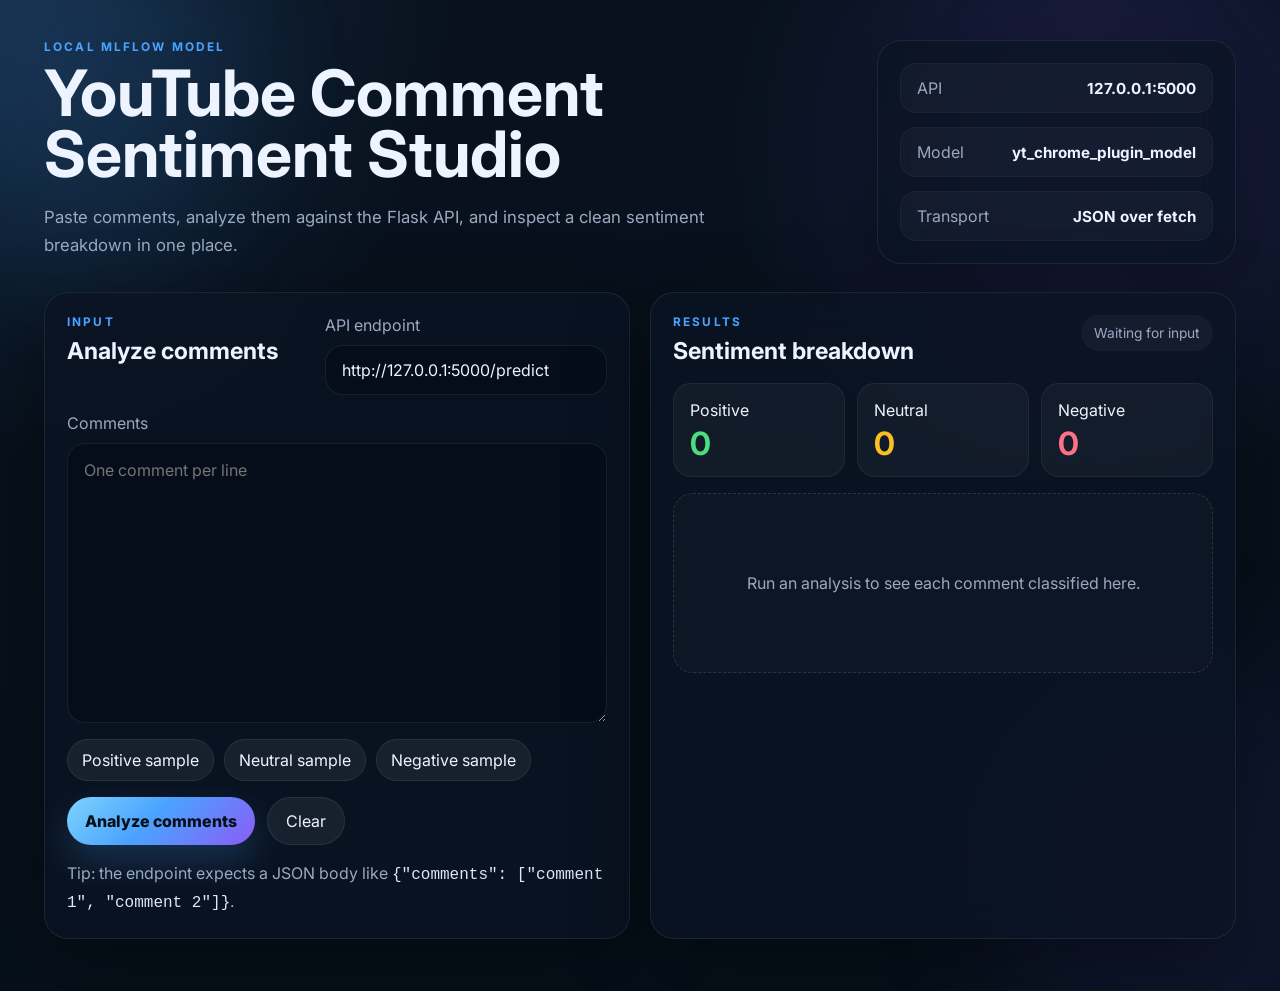
==== frontend/index.html @ 6492262b "Add frontend and chrome extension UI" ====
<!DOCTYPE html>
<html lang="en">
<head>
  <meta charset="UTF-8" />
  <meta name="viewport" content="width=device-width, initial-scale=1.0" />
  <title>YouTube Comment Sentiment Studio</title>
  <link rel="preconnect" href="https://fonts.googleapis.com">
  <link rel="preconnect" href="https://fonts.gstatic.com" crossorigin>
  <link href="https://fonts.googleapis.com/css2?family=Inter:wght@400;500;600;700;800&display=swap" rel="stylesheet">
  <link rel="stylesheet" href="styles.css" />
</head>
<body>
  <div class="ambient ambient-one"></div>
  <div class="ambient ambient-two"></div>

  <main class="shell">
    <section class="hero">
      <div>
        <p class="eyebrow">Local MLflow model</p>
        <h1>YouTube Comment Sentiment Studio</h1>
        <p class="lede">
          Paste comments, analyze them against the Flask API, and inspect a clean sentiment breakdown in one place.
        </p>
      </div>
      <div class="hero-card">
        <div class="stat">
          <span>API</span>
          <strong>127.0.0.1:5000</strong>
        </div>
        <div class="stat">
          <span>Model</span>
          <strong>yt_chrome_plugin_model</strong>
        </div>
        <div class="stat">
          <span>Transport</span>
          <strong>JSON over fetch</strong>
        </div>
      </div>
    </section>

    <section class="grid">
      <article class="panel input-panel">
        <div class="panel-head">
          <div>
            <p class="panel-kicker">Input</p>
            <h2>Analyze comments</h2>
          </div>
          <label class="field compact">
            <span>API endpoint</span>
            <input id="endpoint" type="text" value="http://127.0.0.1:5000/predict" />
          </label>
        </div>

        <label class="field textarea-field">
          <span>Comments</span>
          <textarea id="comments" placeholder="One comment per line"></textarea>
        </label>

        <div class="chips">
          <button class="chip" data-sample="This video is great!\nI loved the edit and pacing.">Positive sample</button>
          <button class="chip" data-sample="This video is okay.\nNothing special, but not bad either.">Neutral sample</button>
          <button class="chip" data-sample="I absolutely hate this video.\nIt wasted my time.">Negative sample</button>
        </div>

        <div class="actions">
          <button id="analyze" class="primary">Analyze comments</button>
          <button id="clear" class="secondary">Clear</button>
        </div>

        <p class="hint">
          Tip: the endpoint expects a JSON body like <code>{"comments": ["comment 1", "comment 2"]}</code>.
        </p>
      </article>

      <article class="panel results-panel">
        <div class="panel-head">
          <div>
            <p class="panel-kicker">Results</p>
            <h2>Sentiment breakdown</h2>
          </div>
          <div id="status" class="status idle">Waiting for input</div>
        </div>

        <div class="summary-grid">
          <div class="summary-card positive">
            <span>Positive</span>
            <strong id="positive-count">0</strong>
          </div>
          <div class="summary-card neutral">
            <span>Neutral</span>
            <strong id="neutral-count">0</strong>
          </div>
          <div class="summary-card negative">
            <span>Negative</span>
            <strong id="negative-count">0</strong>
          </div>
        </div>

        <div id="results" class="results empty">
          <p>Run an analysis to see each comment classified here.</p>
        </div>
      </article>
    </section>
  </main>

  <script src="app.js"></script>
</body>
</html>
---- frontend/styles.css ----
:root {
  color-scheme: dark;
  --bg: #07111f;
  --bg-alt: #0d1728;
  --panel: rgba(11, 20, 35, 0.78);
  --panel-border: rgba(255, 255, 255, 0.08);
  --text: #eef4ff;
  --muted: #9aa9c2;
  --accent: #4aa3ff;
  --accent-2: #7c5cff;
  --positive: #4ade80;
  --neutral: #fbbf24;
  --negative: #fb7185;
  --shadow: 0 24px 80px rgba(0, 0, 0, 0.4);
}

* {
  box-sizing: border-box;
}

html, body {
  margin: 0;
  min-height: 100%;
  background:
    radial-gradient(circle at top left, rgba(74, 163, 255, 0.18), transparent 28%),
    radial-gradient(circle at 85% 15%, rgba(124, 92, 255, 0.2), transparent 26%),
    linear-gradient(180deg, #08111d 0%, #06101a 100%);
  color: var(--text);
  font-family: "Inter", system-ui, sans-serif;
}

body {
  position: relative;
  overflow-x: hidden;
}

.ambient {
  position: fixed;
  inset: auto;
  border-radius: 999px;
  filter: blur(70px);
  opacity: 0.55;
  pointer-events: none;
}

.ambient-one {
  width: 340px;
  height: 340px;
  background: rgba(74, 163, 255, 0.18);
  top: -80px;
  left: -100px;
}

.ambient-two {
  width: 420px;
  height: 420px;
  background: rgba(124, 92, 255, 0.16);
  bottom: -180px;
  right: -120px;
}

.shell {
  position: relative;
  max-width: 1240px;
  margin: 0 auto;
  padding: 40px 24px 56px;
}

.hero {
  display: grid;
  grid-template-columns: minmax(0, 1.8fr) minmax(280px, 0.8fr);
  gap: 24px;
  align-items: stretch;
  margin-bottom: 28px;
}

.eyebrow, .panel-kicker {
  margin: 0 0 8px;
  text-transform: uppercase;
  letter-spacing: 0.18em;
  color: var(--accent);
  font-size: 0.74rem;
  font-weight: 700;
}

h1 {
  margin: 0;
  font-size: clamp(2.6rem, 5vw, 5rem);
  line-height: 0.96;
}

.lede {
  max-width: 62ch;
  margin: 18px 0 0;
  color: var(--muted);
  font-size: 1.05rem;
  line-height: 1.7;
}

.hero-card, .panel {
  background: var(--panel);
  border: 1px solid var(--panel-border);
  border-radius: 24px;
  box-shadow: var(--shadow);
  backdrop-filter: blur(18px);
}

.hero-card {
  padding: 22px;
  display: grid;
  gap: 14px;
  align-content: center;
}

.stat {
  display: flex;
  justify-content: space-between;
  align-items: center;
  gap: 16px;
  padding: 14px 16px;
  border-radius: 16px;
  background: rgba(255, 255, 255, 0.03);
  border: 1px solid rgba(255, 255, 255, 0.04);
}

.stat span, .field span, .hint, .status {
  color: var(--muted);
}

.stat strong {
  font-size: 0.95rem;
}

.grid {
  display: grid;
  grid-template-columns: minmax(0, 1fr) minmax(0, 1fr);
  gap: 20px;
}

.panel {
  padding: 22px;
}

.panel-head {
  display: flex;
  justify-content: space-between;
  gap: 16px;
  align-items: flex-start;
  margin-bottom: 18px;
}

.panel h2 {
  margin: 0;
  font-size: 1.45rem;
}

.field {
  display: grid;
  gap: 10px;
}

.field input, .field textarea {
  width: 100%;
  border: 1px solid rgba(255, 255, 255, 0.08);
  background: rgba(4, 12, 24, 0.72);
  color: var(--text);
  border-radius: 18px;
  padding: 14px 16px;
  font: inherit;
  outline: none;
  transition: border-color 160ms ease, transform 160ms ease, box-shadow 160ms ease;
}

.field input:focus, .field textarea:focus {
  border-color: rgba(74, 163, 255, 0.55);
  box-shadow: 0 0 0 4px rgba(74, 163, 255, 0.14);
}

.compact {
  min-width: 280px;
}

.textarea-field textarea {
  min-height: 280px;
  resize: vertical;
  line-height: 1.6;
}

.chips {
  display: flex;
  flex-wrap: wrap;
  gap: 10px;
  margin: 16px 0;
}

.chip, .primary, .secondary {
  border: 0;
  border-radius: 999px;
  cursor: pointer;
  font: inherit;
  transition: transform 160ms ease, box-shadow 160ms ease, opacity 160ms ease;
}

.chip:hover, .primary:hover, .secondary:hover {
  transform: translateY(-1px);
}

.chip {
  padding: 10px 14px;
  color: var(--text);
  background: rgba(255, 255, 255, 0.06);
  border: 1px solid rgba(255, 255, 255, 0.08);
}

.actions {
  display: flex;
  gap: 12px;
  flex-wrap: wrap;
}

.primary {
  padding: 13px 18px;
  color: #06101a;
  font-weight: 800;
  background: linear-gradient(135deg, #7dd3fc 0%, #4aa3ff 45%, #8b5cf6 100%);
  box-shadow: 0 16px 36px rgba(74, 163, 255, 0.22);
}

.secondary {
  padding: 13px 18px;
  color: var(--text);
  background: rgba(255, 255, 255, 0.06);
  border: 1px solid rgba(255, 255, 255, 0.08);
}

.hint {
  margin: 16px 0 0;
  line-height: 1.6;
}

code {
  font-family: "SFMono-Regular", Consolas, monospace;
  color: #d7e8ff;
}

.status {
  padding: 9px 12px;
  border-radius: 999px;
  font-size: 0.86rem;
  border: 1px solid transparent;
}

.status.idle {
  background: rgba(255, 255, 255, 0.04);
}

.status.loading {
  background: rgba(74, 163, 255, 0.12);
  border-color: rgba(74, 163, 255, 0.22);
  color: #9ed1ff;
}

.status.success {
  background: rgba(74, 222, 128, 0.12);
  border-color: rgba(74, 222, 128, 0.22);
  color: #9ef3bb;
}

.status.error {
  background: rgba(251, 113, 133, 0.12);
  border-color: rgba(251, 113, 133, 0.22);
  color: #ffadc0;
}

.summary-grid {
  display: grid;
  grid-template-columns: repeat(3, minmax(0, 1fr));
  gap: 12px;
  margin-bottom: 16px;
}

.summary-card {
  padding: 16px;
  border-radius: 18px;
  background: rgba(255, 255, 255, 0.04);
  border: 1px solid rgba(255, 255, 255, 0.06);
  display: grid;
  gap: 8px;
}

.summary-card strong {
  font-size: 2rem;
  line-height: 1;
}

.summary-card.positive strong { color: var(--positive); }
.summary-card.neutral strong { color: var(--neutral); }
.summary-card.negative strong { color: var(--negative); }

.results {
  display: grid;
  gap: 12px;
}

.results.empty {
  min-height: 180px;
  place-items: center;
  text-align: center;
  color: var(--muted);
  border-radius: 20px;
  border: 1px dashed rgba(255, 255, 255, 0.12);
  background: rgba(255, 255, 255, 0.02);
}

.result-item {
  padding: 16px;
  border-radius: 18px;
  background: rgba(255, 255, 255, 0.03);
  border: 1px solid rgba(255, 255, 255, 0.06);
  display: grid;
  gap: 10px;
}

.result-top {
  display: flex;
  justify-content: space-between;
  gap: 12px;
  align-items: center;
}

.sentiment-badge {
  padding: 7px 12px;
  border-radius: 999px;
  font-weight: 700;
  font-size: 0.82rem;
}

.sentiment-badge.positive {
  background: rgba(74, 222, 128, 0.14);
  color: #8af0a9;
}

.sentiment-badge.neutral {
  background: rgba(251, 191, 36, 0.14);
  color: #f7d57c;
}

.sentiment-badge.negative {
  background: rgba(251, 113, 133, 0.14);
  color: #ffb0c0;
}

.result-item p {
  margin: 0;
  color: #dce6f6;
  line-height: 1.6;
}

@media (max-width: 960px) {
  .hero, .grid {
    grid-template-columns: 1fr;
  }

  .panel-head {
    flex-direction: column;
  }

  .compact {
    min-width: 100%;
  }
}

@media (max-width: 640px) {
  .shell {
    padding-inline: 16px;
  }

  h1 {
    font-size: 2.3rem;
  }

  .summary-grid {
    grid-template-columns: 1fr;
  }
}
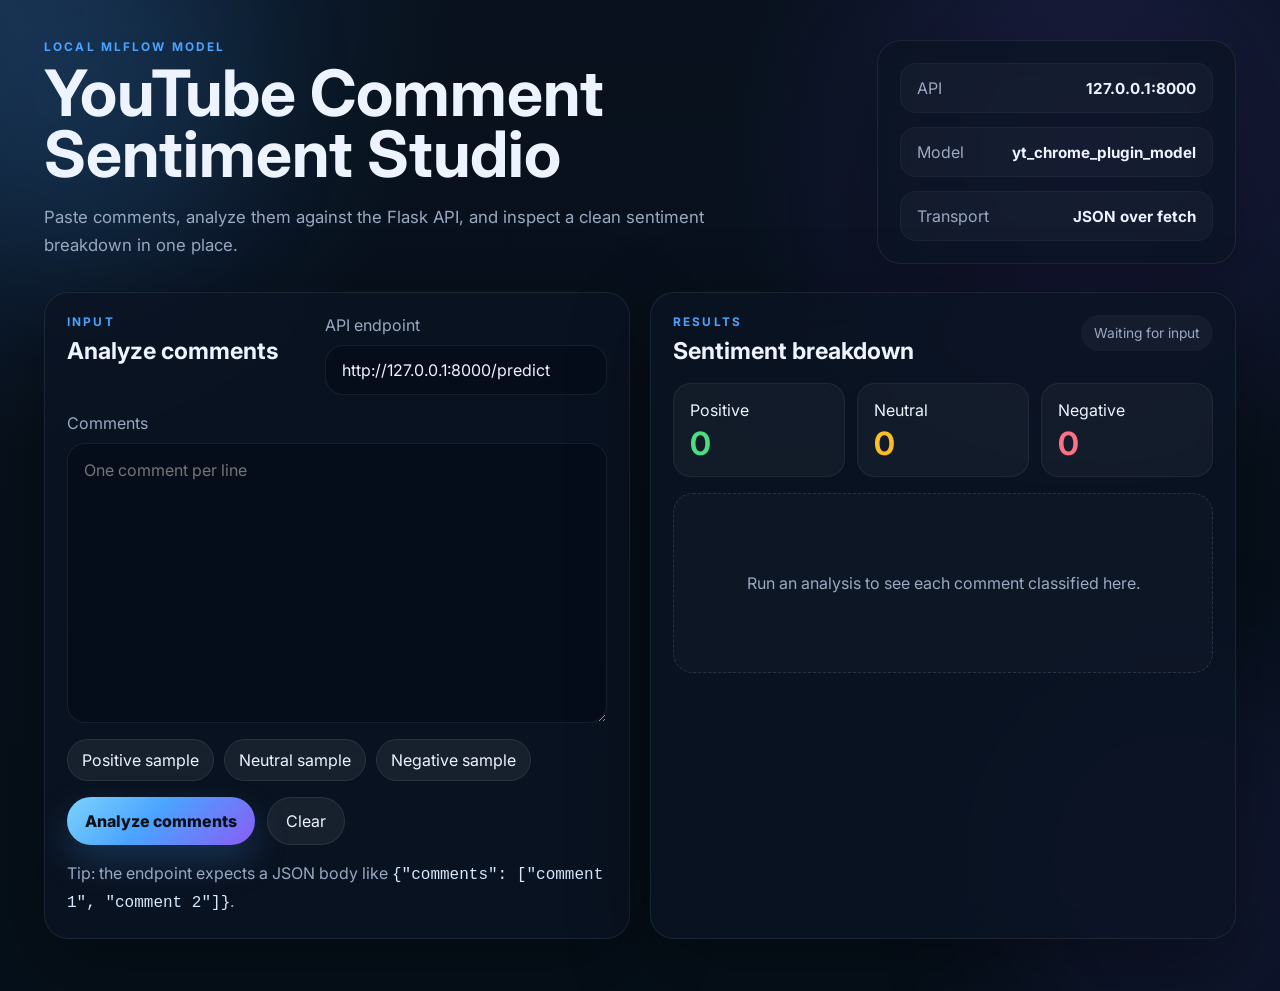
==== commit c9aae27f: "Switch to FastAPI backend and YouTube API comments" ====
--- a/frontend/index.html
+++ b/frontend/index.html
@@ -25,7 +25,7 @@
       <div class="hero-card">
         <div class="stat">
           <span>API</span>
-          <strong>127.0.0.1:5000</strong>
+          <strong>127.0.0.1:8000</strong>
         </div>
         <div class="stat">
           <span>Model</span>
@@ -47,7 +47,7 @@
           </div>
           <label class="field compact">
             <span>API endpoint</span>
-            <input id="endpoint" type="text" value="http://127.0.0.1:5000/predict" />
+            <input id="endpoint" type="text" value="http://127.0.0.1:8000/predict" />
           </label>
         </div>
 
